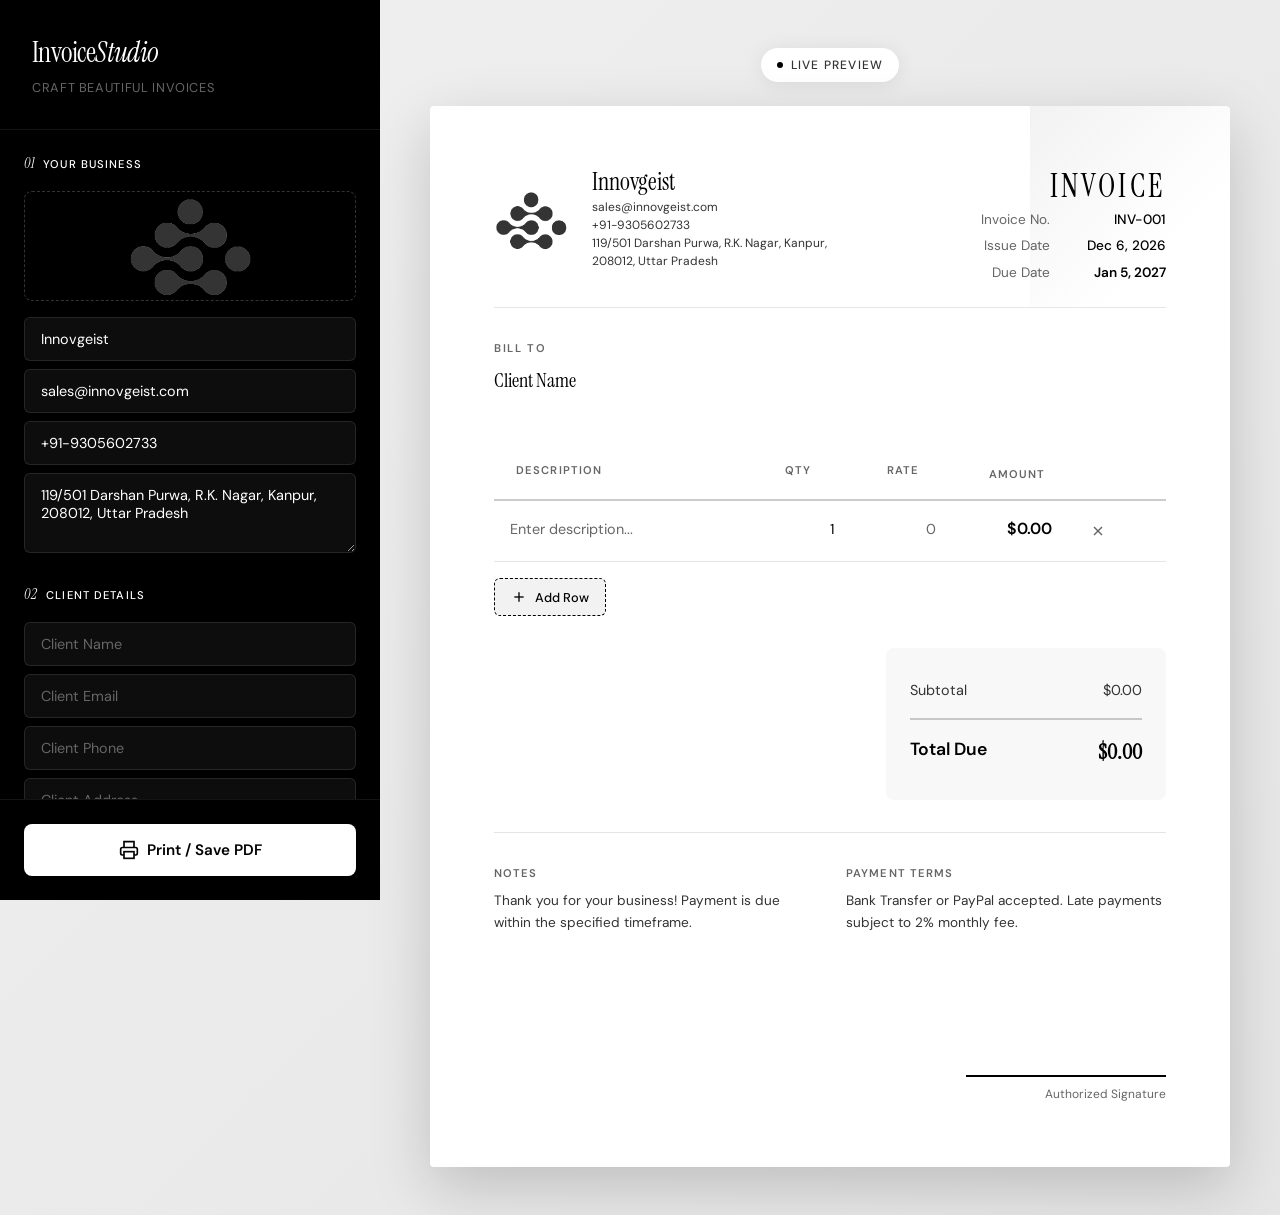
==== index.html @ 90161093 "v1" ====
<!DOCTYPE html>
<html lang="en">
<head>
    <meta charset="UTF-8">
    <meta name="viewport" content="width=device-width, initial-scale=1.0">
    <title>Invoice Studio — Professional Invoice Generator</title>
    <link rel="preconnect" href="https://fonts.googleapis.com">
    <link rel="preconnect" href="https://fonts.gstatic.com" crossorigin>
    <link href="https://fonts.googleapis.com/css2?family=Instrument+Serif:ital@0;1&family=DM+Sans:ital,opsz,wght@0,9..40,300;0,9..40,400;0,9..40,500;0,9..40,600;1,9..40,400&display=swap" rel="stylesheet">
    <link rel="stylesheet" href="styles.css">
</head>
<body>
    <div class="app-container">
        <!-- Sidebar Controls -->
        <aside class="sidebar">
            <div class="sidebar-header">
                <h1 class="logo">Invoice<span>Studio</span></h1>
                <p class="tagline">Craft beautiful invoices</p>
            </div>

            <div class="sidebar-content">
                <!-- Company Section -->
                <section class="control-section">
                    <h3 class="section-title">
                        <span class="section-number">01</span>
                        Your Business
                    </h3>

                    <div class="logo-upload-area" id="logoUpload">
                        <div class="upload-placeholder" id="uploadPlaceholder">
                            <svg width="32" height="32" viewBox="0 0 24 24" fill="none" stroke="currentColor" stroke-width="1.5">
                                <rect x="3" y="3" width="18" height="18" rx="2"/>
                                <circle cx="8.5" cy="8.5" r="1.5"/>
                                <path d="M21 15l-5-5L5 21"/>
                            </svg>
                            <span>Upload Logo</span>
                        </div>
                        <img id="logoPreview" class="logo-preview" style="display: none;">
                        <input type="file" id="logoInput" accept="image/*" hidden>
                    </div>

                    <div class="input-group">
                        <input type="text" id="companyName" placeholder="Company Name" value="Innovgeist">
                        <input type="text" id="companyEmail" placeholder="Email Address" value="sales@innovgeist.com">
                        <input type="text" id="companyPhone" placeholder="Phone Number" value="+91-9305602733">
                        <textarea id="companyAddress" placeholder="Business Address" rows="3">119/501 Darshan Purwa, R.K. Nagar, Kanpur, 208012, Uttar Pradesh</textarea>
                    </div>
                </section>

                <!-- Client Section -->
                <section class="control-section">
                    <h3 class="section-title">
                        <span class="section-number">02</span>
                        Client Details
                    </h3>

                    <div class="input-group">
                        <input type="text" id="clientName" placeholder="Client Name">
                        <input type="text" id="clientEmail" placeholder="Client Email">
                        <input type="text" id="clientPhone" placeholder="Client Phone">
                        <textarea id="clientAddress" placeholder="Client Address" rows="2"></textarea>
                    </div>
                </section>

                <!-- Invoice Details -->
                <section class="control-section">
                    <h3 class="section-title">
                        <span class="section-number">03</span>
                        Invoice Info
                    </h3>

                    <div class="input-group">
                        <div class="input-row">
                            <div class="input-with-label">
                                <label>Invoice #</label>
                                <input type="text" id="invoiceNumber" value="INV-001">
                            </div>
                            <div class="input-with-label">
                                <label>Currency</label>
                                <select id="currency">
                                    <option value="$">USD ($)</option>
                                    <option value="€">EUR (€)</option>
                                    <option value="£">GBP (£)</option>
                                    <option value="₹">INR (₹)</option>
                                    <option value="¥">JPY (¥)</option>
                                    <option value="C$">CAD (C$)</option>
                                    <option value="A$">AUD (A$)</option>
                                    <option value="Fr">CHF (Fr)</option>
                                    <option value="¥">CNY (¥)</option>
                                </select>
                            </div>
                        </div>
                        <div class="input-row">
                            <div class="input-with-label">
                                <label>Issue Date</label>
                                <input type="date" id="invoiceDate">
                            </div>
                            <div class="input-with-label">
                                <label>Due Date</label>
                                <input type="date" id="dueDate">
                            </div>
                        </div>
                    </div>
                </section>

                <!-- Tax Settings -->
                <section class="control-section">
                    <h3 class="section-title">
                        <span class="section-number">04</span>
                        Tax & Discount
                    </h3>

                    <div class="input-group">
                        <div class="input-row">
                            <div class="input-with-label">
                                <label>Tax Rate (%)</label>
                                <input type="number" id="taxRate" value="0" min="0" max="100" step="0.5">
                            </div>
                            <div class="input-with-label">
                                <label>Discount (%)</label>
                                <input type="number" id="discountRate" value="0" min="0" max="100" step="0.5">
                            </div>
                        </div>
                    </div>
                </section>

                <!-- Currency Converter -->
                <section class="control-section">
                    <h3 class="section-title">
                        <span class="section-number">05</span>
                        Currency Converter
                    </h3>

                    <div class="input-group">
                        <div class="input-row">
                            <div class="input-with-label">
                                <label>Amount</label>
                                <input type="number" id="convertAmount" placeholder="100" min="0" step="0.01">
                            </div>
                            <div class="input-with-label">
                                <label>From</label>
                                <select id="convertFrom">
                                    <option value="USD">USD</option>
                                    <option value="EUR">EUR</option>
                                    <option value="GBP">GBP</option>
                                    <option value="INR">INR</option>
                                    <option value="JPY">JPY</option>
                                    <option value="CAD">CAD</option>
                                    <option value="AUD">AUD</option>
                                    <option value="CHF">CHF</option>
                                    <option value="CNY">CNY</option>
                                </select>
                            </div>
                        </div>
                        <div class="input-row">
                            <div class="input-with-label">
                                <label>To</label>
                                <select id="convertTo">
                                    <option value="EUR">EUR</option>
                                    <option value="USD">USD</option>
                                    <option value="GBP">GBP</option>
                                    <option value="INR">INR</option>
                                    <option value="JPY">JPY</option>
                                    <option value="CAD">CAD</option>
                                    <option value="AUD">AUD</option>
                                    <option value="CHF">CHF</option>
                                    <option value="CNY">CNY</option>
                                </select>
                            </div>
                            <div class="input-with-label">
                                <label>&nbsp;</label>
                                <button class="btn-convert" id="convertBtn">Convert</button>
                            </div>
                        </div>
                        <div class="convert-result" id="convertResult"></div>
                    </div>
                </section>

                <!-- Notes -->
                <section class="control-section">
                    <h3 class="section-title">
                        <span class="section-number">06</span>
                        Notes & Terms
                    </h3>

                    <div class="input-group">
                        <textarea id="notes" placeholder="Additional notes for your client..." rows="3">Thank you for your business! Payment is due within the specified timeframe.</textarea>
                        <textarea id="terms" placeholder="Payment terms..." rows="2">Bank Transfer or PayPal accepted. Late payments subject to 2% monthly fee.</textarea>
                    </div>
                </section>

                <!-- Signature -->
                <section class="control-section">
                    <h3 class="section-title">
                        <span class="section-number">07</span>
                        Signature
                    </h3>

                    <div class="signature-upload-area" id="signatureUpload">
                        <div class="upload-placeholder" id="signatureUploadPlaceholder">
                            <svg width="32" height="32" viewBox="0 0 24 24" fill="none" stroke="currentColor" stroke-width="1.5">
                                <path d="M17 3a2.85 2.83 0 1 1 4 4L7.5 20.5 2 22l1.5-5.5L17 3z"/>
                            </svg>
                            <span>Upload Signature</span>
                        </div>
                        <img id="signaturePreview" class="signature-preview" src="" alt="Signature Preview" style="display: none;">
                        <input type="file" id="signatureInput" accept="image/*" hidden>
                    </div>
                    <button class="btn-clear-signature" id="clearSignatureBtn" style="display: none;">Clear Signature</button>
                </section>
            </div>

            <div class="sidebar-footer">
                <button class="btn-download" id="printBtn">
                    <svg width="20" height="20" viewBox="0 0 24 24" fill="none" stroke="currentColor" stroke-width="2">
                        <polyline points="6 9 6 2 18 2 18 9"/>
                        <path d="M6 18H4a2 2 0 0 1-2-2v-5a2 2 0 0 1 2-2h16a2 2 0 0 1 2 2v5a2 2 0 0 1-2 2h-2"/>
                        <rect x="6" y="14" width="12" height="8"/>
                    </svg>
                    Print / Save PDF
                </button>
            </div>
        </aside>

        <!-- Invoice Preview -->
        <main class="preview-area">
            <div class="preview-header">
                <span class="preview-badge">Live Preview</span>
            </div>

            <div class="invoice-wrapper">
                <div class="invoice" id="invoice">
                    <!-- Invoice Header -->
                    <header class="invoice-header">
                        <div class="invoice-brand">
                            <div class="brand-logo" id="invoiceLogo">
                                <img src="logo.png" alt="Company Logo" class="logo-image-invoice" id="invoiceLogoImg">
                            </div>
                            <div class="brand-info">
                                <h2 class="brand-name" id="displayCompanyName">Innovgeist</h2>
                                <p class="brand-contact" id="displayCompanyEmail">sales@innovgeist.com</p>
                                <p class="brand-contact" id="displayCompanyPhone">+91-9305602733</p>
                                <p class="brand-address" id="displayCompanyAddress">119/501 Darshan Purwa, R.K. Nagar, Kanpur, 208012, Uttar Pradesh</p>
                            </div>
                        </div>
                        <div class="invoice-meta">
                            <div class="invoice-title">INVOICE</div>
                            <div class="meta-details">
                                <div class="meta-row">
                                    <span class="meta-label">Invoice No.</span>
                                    <span class="meta-value" id="displayInvoiceNumber">INV-001</span>
                                </div>
                                <div class="meta-row">
                                    <span class="meta-label">Issue Date</span>
                                    <span class="meta-value" id="displayInvoiceDate">—</span>
                                </div>
                                <div class="meta-row highlight">
                                    <span class="meta-label">Due Date</span>
                                    <span class="meta-value" id="displayDueDate">—</span>
                                </div>
                            </div>
                        </div>
                    </header>

                    <!-- Bill To Section -->
                    <section class="bill-to">
                        <div class="bill-to-label">BILL TO</div>
                        <div class="client-info">
                            <h3 class="client-name" id="displayClientName">Client Name</h3>
                            <p class="client-contact" id="displayClientEmail"></p>
                            <p class="client-contact" id="displayClientPhone"></p>
                            <p class="client-address" id="displayClientAddress"></p>
                        </div>
                    </section>

                    <!-- Services Table -->
                    <section class="services-section">
                        <table class="services-table" id="servicesTable">
                            <thead id="tableHead">
                                <tr id="headerRow">
                                    <!-- Dynamic headers will be inserted here -->
                                </tr>
                            </thead>
                            <tbody id="servicesBody">
                                <!-- Service rows will be inserted here -->
                            </tbody>
                        </table>

                        <button class="btn-add-service no-print" id="addServiceBtn">
                            <svg width="16" height="16" viewBox="0 0 24 24" fill="none" stroke="currentColor" stroke-width="2">
                                <line x1="12" y1="5" x2="12" y2="19"/>
                                <line x1="5" y1="12" x2="19" y2="12"/>
                            </svg>
                            Add Row
                        </button>
                    </section>

                    <!-- Totals Section -->
                    <section class="totals-section">
                        <div class="totals-box">
                            <div class="total-row">
                                <span>Subtotal</span>
                                <span id="subtotal">$0.00</span>
                            </div>
                            <div class="total-row" id="discountRow" style="display: none;">
                                <span>Discount (<span id="discountPercent">0</span>%)</span>
                                <span id="discountAmount">-$0.00</span>
                            </div>
                            <div class="total-row" id="taxRow" style="display: none;">
                                <span>Tax (<span id="taxPercent">0</span>%)</span>
                                <span id="taxAmount">$0.00</span>
                            </div>
                            <div class="total-row grand-total">
                                <span>Total Due</span>
                                <span id="grandTotal">$0.00</span>
                            </div>
                        </div>
                    </section>

                    <!-- Notes & Terms -->
                    <footer class="invoice-footer">
                        <div class="footer-section" id="notesSection">
                            <h4>Notes</h4>
                            <p id="displayNotes">Thank you for your business! Payment is due within the specified timeframe.</p>
                        </div>
                        <div class="footer-section" id="termsSection">
                            <h4>Payment Terms</h4>
                            <p id="displayTerms">Bank Transfer or PayPal accepted. Late payments subject to 2% monthly fee.</p>
                        </div>
                        <div class="footer-signature">
                            <div class="signature-image-container" id="signatureImageContainer">
                                <img id="displaySignature" class="signature-image" src="" alt="Signature" style="display: none;">
                            </div>
                            <div class="signature-line"></div>
                            <span>Authorized Signature</span>
                        </div>
                    </footer>

                    <!-- Decorative Elements -->
                    <div class="invoice-decoration"></div>
                </div>
            </div>
        </main>
    </div>

    <script src="script.js"></script>
</body>
</html>
---- styles.css ----
/* ============================================
   Invoice Studio - Professional Invoice Generator
   Aesthetic: Editorial Luxury meets Swiss Design
   ============================================ */

:root {
    /* Color System - Black & White Theme */
    --ink: #000000;
    --ink-soft: #333333;
    --ink-muted: #666666;
    --paper: #ffffff;
    --paper-warm: #f8f8f8;
    --cream: #ffffff;
    --accent: #000000;
    --accent-light: #333333;
    --accent-subtle: rgba(0, 0, 0, 0.05);
    --coral: #000000;
    --gold: #000000;
    --border: rgba(0, 0, 0, 0.1);
    --border-strong: rgba(0, 0, 0, 0.2);
    --shadow-soft: 0 2px 20px rgba(0, 0, 0, 0.08);
    --shadow-medium: 0 8px 40px rgba(0, 0, 0, 0.12);
    --shadow-strong: 0 20px 60px rgba(0, 0, 0, 0.18);

    /* Typography */
    --font-display: 'Instrument Serif', Georgia, serif;
    --font-body: 'DM Sans', -apple-system, sans-serif;

    /* Spacing */
    --space-xs: 0.25rem;
    --space-sm: 0.5rem;
    --space-md: 1rem;
    --space-lg: 1.5rem;
    --space-xl: 2rem;
    --space-2xl: 3rem;
    --space-3xl: 4rem;

    /* Transitions */
    --ease-out: cubic-bezier(0.22, 1, 0.36, 1);
    --ease-in-out: cubic-bezier(0.65, 0, 0.35, 1);
}

/* ============================================
   Reset & Base
   ============================================ */

*, *::before, *::after {
    box-sizing: border-box;
    margin: 0;
    padding: 0;
}

html {
    font-size: 16px;
    -webkit-font-smoothing: antialiased;
    -moz-osx-font-smoothing: grayscale;
}

body {
    font-family: var(--font-body);
    background: linear-gradient(135deg, #f0f0f0 0%, #e5e5e5 100%);
    color: var(--ink);
    min-height: 100vh;
    line-height: 1.5;
}

input, textarea, select, button {
    font-family: inherit;
    font-size: inherit;
}

/* ============================================
   App Layout
   ============================================ */

.app-container {
    display: grid;
    grid-template-columns: 380px 1fr;
    min-height: 100vh;
}

/* ============================================
   Sidebar
   ============================================ */

.sidebar {
    background: var(--ink);
    color: var(--paper);
    display: flex;
    flex-direction: column;
    position: sticky;
    top: 0;
    height: 100vh;
    overflow: hidden;
}

.sidebar-header {
    padding: var(--space-xl);
    border-bottom: 1px solid rgba(255, 255, 255, 0.08);
}

.logo {
    font-family: var(--font-display);
    font-size: 1.75rem;
    font-weight: 400;
    letter-spacing: -0.02em;
    margin-bottom: var(--space-xs);
}

.logo span {
    font-style: italic;
    color: #ffffff;
}

.tagline {
    font-size: 0.8rem;
    color: var(--ink-muted);
    letter-spacing: 0.05em;
    text-transform: uppercase;
}

.sidebar-content {
    flex: 1;
    overflow-y: auto;
    padding: var(--space-lg);
    scrollbar-width: thin;
    scrollbar-color: rgba(255,255,255,0.2) transparent;
}

.sidebar-content::-webkit-scrollbar {
    width: 6px;
}

.sidebar-content::-webkit-scrollbar-track {
    background: transparent;
}

.sidebar-content::-webkit-scrollbar-thumb {
    background: rgba(255,255,255,0.2);
    border-radius: 3px;
}

/* Control Sections */
.control-section {
    margin-bottom: var(--space-xl);
}

.section-title {
    font-size: 0.7rem;
    font-weight: 500;
    text-transform: uppercase;
    letter-spacing: 0.1em;
    color: var(--paper);
    margin-bottom: var(--space-md);
    display: flex;
    align-items: center;
    gap: var(--space-sm);
}

.section-number {
    font-family: var(--font-display);
    font-size: 0.85rem;
    font-style: italic;
    color: #ffffff;
    font-weight: 400;
}

/* Logo Upload */
.logo-upload-area {
    width: 100%;
    aspect-ratio: 3 / 1;
    border: 1px dashed rgba(255, 255, 255, 0.2);
    border-radius: 8px;
    display: flex;
    align-items: center;
    justify-content: center;
    cursor: pointer;
    transition: all 0.3s var(--ease-out);
    margin-bottom: var(--space-md);
    overflow: hidden;
    position: relative;
}

.logo-upload-area:hover {
    border-color: #ffffff;
    background: rgba(255, 255, 255, 0.05);
}

.upload-placeholder {
    display: flex;
    flex-direction: column;
    align-items: center;
    gap: var(--space-sm);
    color: var(--ink-muted);
    font-size: 0.8rem;
}

.upload-placeholder svg {
    opacity: 0.5;
}

.logo-preview {
    max-width: 100%;
    max-height: 100%;
    object-fit: contain;
}

/* Signature Upload */
.signature-upload-area {
    width: 100%;
    aspect-ratio: 3 / 1;
    border: 1px dashed rgba(255, 255, 255, 0.2);
    border-radius: 8px;
    display: flex;
    align-items: center;
    justify-content: center;
    cursor: pointer;
    transition: all 0.3s var(--ease-out);
    margin-bottom: var(--space-sm);
    overflow: hidden;
    position: relative;
}

.signature-upload-area:hover {
    border-color: #ffffff;
    background: rgba(255, 255, 255, 0.05);
}

.signature-preview {
    position: absolute;
    top: 0;
    left: 0;
    width: 100%;
    height: 100%;
    object-fit: contain;
    padding: 8px;
}

.btn-clear-signature {
    width: 100%;
    padding: 0.5rem;
    background: transparent;
    border: 1px solid rgba(255, 255, 255, 0.2);
    border-radius: 6px;
    color: var(--ink-muted);
    font-size: 0.8rem;
    cursor: pointer;
    transition: all 0.2s var(--ease-out);
}

.btn-clear-signature:hover {
    border-color: #ff6b6b;
    color: #ff6b6b;
}

/* Input Groups */
.input-group {
    display: flex;
    flex-direction: column;
    gap: var(--space-sm);
}

.input-row {
    display: grid;
    grid-template-columns: 1fr 1fr;
    gap: var(--space-sm);
}

.input-with-label {
    display: flex;
    flex-direction: column;
    gap: 4px;
}

.input-with-label label {
    font-size: 0.7rem;
    color: var(--ink-muted);
    text-transform: uppercase;
    letter-spacing: 0.05em;
}

input, textarea, select {
    width: 100%;
    padding: 0.75rem 1rem;
    background: rgba(255, 255, 255, 0.05);
    border: 1px solid rgba(255, 255, 255, 0.1);
    border-radius: 6px;
    color: var(--paper);
    font-size: 0.9rem;
    transition: all 0.2s var(--ease-out);
}

input::placeholder, textarea::placeholder {
    color: var(--ink-muted);
}

input:focus, textarea:focus, select:focus {
    outline: none;
    border-color: #ffffff;
    background: rgba(255, 255, 255, 0.08);
}

select {
    cursor: pointer;
    appearance: none;
    background-image: url("data:image/svg+xml,%3Csvg xmlns='http://www.w3.org/2000/svg' width='12' height='12' viewBox='0 0 24 24' fill='none' stroke='%238a8a8a' stroke-width='2'%3E%3Cpolyline points='6,9 12,15 18,9'/%3E%3C/svg%3E");
    background-repeat: no-repeat;
    background-position: right 12px center;
    padding-right: 36px;
}

select option {
    background: var(--ink);
    color: var(--paper);
}

textarea {
    resize: vertical;
    min-height: 60px;
}

/* Currency Converter */
.btn-convert {
    width: 100%;
    padding: 0.75rem 1rem;
    background: transparent;
    border: 1px solid rgba(255, 255, 255, 0.3);
    border-radius: 6px;
    color: var(--paper);
    font-size: 0.9rem;
    font-weight: 500;
    cursor: pointer;
    transition: all 0.2s var(--ease-out);
}

.btn-convert:hover {
    background: rgba(255, 255, 255, 0.1);
    border-color: #ffffff;
}

.convert-result {
    padding: 0.75rem 1rem;
    background: rgba(255, 255, 255, 0.05);
    border-radius: 6px;
    font-size: 0.9rem;
    color: var(--paper);
    min-height: 42px;
    display: flex;
    align-items: center;
    justify-content: center;
}

.convert-result.loading {
    color: var(--ink-muted);
}

.convert-result.error {
    color: #ff6b6b;
}

.convert-result .converted-value {
    font-weight: 600;
    font-size: 1.1rem;
}

/* Sidebar Footer */
.sidebar-footer {
    padding: var(--space-lg);
    border-top: 1px solid rgba(255, 255, 255, 0.08);
}

.btn-download {
    width: 100%;
    padding: 1rem;
    background: #ffffff;
    border: none;
    border-radius: 8px;
    color: #000000;
    font-weight: 600;
    font-size: 0.95rem;
    cursor: pointer;
    display: flex;
    align-items: center;
    justify-content: center;
    gap: var(--space-sm);
    transition: all 0.3s var(--ease-out);
    position: relative;
    overflow: hidden;
}

.btn-download::before {
    content: '';
    position: absolute;
    inset: 0;
    background: linear-gradient(135deg, transparent 0%, rgba(255,255,255,0.2) 100%);
    opacity: 0;
    transition: opacity 0.3s;
}

.btn-download:hover {
    transform: translateY(-2px);
    box-shadow: 0 8px 24px rgba(0, 0, 0, 0.2);
}

.btn-download:hover::before {
    opacity: 1;
}

.btn-download:active {
    transform: translateY(0);
}

/* ============================================
   Preview Area
   ============================================ */

.preview-area {
    padding: var(--space-2xl);
    display: flex;
    flex-direction: column;
    align-items: center;
    min-height: 100vh;
}

.preview-header {
    margin-bottom: var(--space-lg);
}

.preview-badge {
    display: inline-flex;
    align-items: center;
    gap: var(--space-sm);
    padding: 0.5rem 1rem;
    background: var(--paper);
    border-radius: 100px;
    font-size: 0.75rem;
    font-weight: 500;
    text-transform: uppercase;
    letter-spacing: 0.1em;
    color: var(--ink-soft);
    box-shadow: var(--shadow-soft);
}

.preview-badge::before {
    content: '';
    width: 6px;
    height: 6px;
    background: var(--accent);
    border-radius: 50%;
    animation: pulse 2s infinite;
}

@keyframes pulse {
    0%, 100% { opacity: 1; transform: scale(1); }
    50% { opacity: 0.5; transform: scale(1.2); }
}

.invoice-wrapper {
    width: 100%;
    max-width: 800px;
    margin: 0 auto;
    animation: slideUp 0.6s var(--ease-out);
}

@keyframes slideUp {
    from {
        opacity: 0;
        transform: translateY(20px);
    }
    to {
        opacity: 1;
        transform: translateY(0);
    }
}

/* ============================================
   Invoice Design
   ============================================ */

.invoice {
    background: var(--cream);
    border-radius: 4px;
    box-shadow: var(--shadow-strong);
    padding: var(--space-3xl);
    position: relative;
    overflow: visible;
}

.invoice-decoration {
    position: absolute;
    top: 0;
    right: 0;
    width: 200px;
    height: 200px;
    background: linear-gradient(135deg, var(--accent-subtle) 0%, transparent 70%);
    pointer-events: none;
}

/* Invoice Header */
.invoice-header {
    display: flex;
    justify-content: space-between;
    align-items: flex-start;
    padding-bottom: var(--space-lg);
    border-bottom: 1px solid var(--border);
    margin-bottom: var(--space-xl);
}

.invoice-brand {
    display: flex;
    align-items: center;
    gap: var(--space-lg);
}

.brand-logo {
    flex-shrink: 0;
    display: flex;
    align-items: center;
}

.logo-placeholder-invoice {
    width: 64px;
    height: 64px;
    background: var(--accent);
    border-radius: 12px;
    display: flex;
    align-items: center;
    justify-content: center;
    color: var(--paper);
    font-family: var(--font-display);
    font-size: 1.25rem;
    font-style: italic;
}

.logo-image-invoice {
    max-width: 80px;
    max-height: 64px;
    object-fit: contain;
    border-radius: 4px;
}

.brand-info {
    display: flex;
    flex-direction: column;
    justify-content: center;
    max-width: 280px;
}

.brand-name {
    font-family: var(--font-display);
    font-size: 1.5rem;
    font-weight: 500;
    margin-bottom: 4px;
    color: var(--ink);
    line-height: 1;
}

.brand-contact, .brand-address {
    font-size: 0.75rem;
    color: var(--ink-soft);
    line-height: 1.5;
}

.invoice-meta {
    text-align: right;
    display: flex;
    flex-direction: column;
    align-items: flex-end;
}

.invoice-title {
    font-family: var(--font-display);
    font-size: 2rem;
    font-weight: 400;
    letter-spacing: 0.1em;
    color: var(--accent);
    margin-bottom: var(--space-sm);
    line-height: 1;
}

.meta-details {
    display: flex;
    flex-direction: column;
    gap: 6px;
}

.meta-row {
    display: flex;
    justify-content: flex-end;
    gap: var(--space-md);
    font-size: 0.85rem;
}

.meta-label {
    color: var(--ink-muted);
}

.meta-value {
    font-weight: 500;
    color: var(--ink);
    min-width: 100px;
}

.meta-row.highlight .meta-value {
    color: var(--coral);
    font-weight: 600;
}

/* Bill To Section */
.bill-to {
    margin-bottom: var(--space-xl);
}

.bill-to-label {
    font-size: 0.7rem;
    font-weight: 600;
    letter-spacing: 0.15em;
    color: var(--ink-muted);
    margin-bottom: var(--space-sm);
}

.client-info {
    max-width: 350px;
}

.client-name {
    font-family: var(--font-display);
    font-size: 1.25rem;
    font-weight: 400;
    color: var(--ink);
    margin-bottom: 4px;
}

.client-contact, .client-address {
    font-size: 0.85rem;
    color: var(--ink-soft);
    line-height: 1.6;
}

/* Services Table */
.services-section {
    margin-bottom: var(--space-xl);
}

.services-table {
    width: 100%;
    border-collapse: collapse;
    margin-bottom: var(--space-md);
}

.services-table th {
    font-size: 0.7rem;
    font-weight: 600;
    text-transform: uppercase;
    letter-spacing: 0.1em;
    color: var(--ink-muted);
    text-align: left;
    padding: var(--space-md) var(--space-md);
    border-bottom: 2px solid var(--border-strong);
    position: relative;
    vertical-align: bottom;
}

.services-table th .header-content {
    display: flex;
    align-items: flex-end;
    gap: 4px;
    min-height: 40px;
}

.services-table th textarea.header-input {
    background: transparent;
    border: none;
    font-size: 0.7rem;
    font-weight: 600;
    text-transform: uppercase;
    letter-spacing: 0.1em;
    color: var(--ink-muted);
    padding: 4px 6px;
    width: 100%;
    min-width: 50px;
    min-height: 20px;
    max-height: 80px;
    resize: none;
    overflow: hidden;
    word-wrap: break-word;
    white-space: pre-wrap;
    line-height: 1.4;
    font-family: inherit;
}

.services-table th textarea.header-input:focus {
    outline: none;
    background: var(--accent-subtle);
    border-radius: 3px;
    color: var(--ink);
}

.services-table th .header-text {
    font-size: 0.7rem;
    font-weight: 600;
    text-transform: uppercase;
    letter-spacing: 0.1em;
    color: var(--ink-muted);
    padding: 4px 6px;
}

.services-table th input.header-input.text-right {
    text-align: right;
}

.btn-delete-column {
    width: 16px;
    height: 16px;
    border: none;
    background: transparent;
    color: var(--ink-muted);
    cursor: pointer;
    padding: 0;
    display: flex;
    align-items: center;
    justify-content: center;
    opacity: 0;
    transition: all 0.2s;
    flex-shrink: 0;
}

.services-table th:hover .btn-delete-column {
    opacity: 1;
}

.btn-delete-column:hover {
    color: #ff4444;
}

.services-table th.col-qty,
.services-table th.col-rate,
.services-table th.col-amount,
.services-table th.text-right {
    text-align: right;
}

.services-table th.text-right .header-content {
    justify-content: flex-end;
}

.services-table td {
    padding: var(--space-md);
    border-bottom: 1px solid var(--border);
    vertical-align: top;
}

.services-table td.text-right,
.services-table td input.text-right {
    text-align: right;
}

.services-table .col-amount {
    text-align: right;
    font-weight: 600;
}

.services-table .col-action {
    width: 50px;
    text-align: center;
}

/* Editable cells */
.services-table td input {
    background: transparent;
    border: none;
    padding: 0;
    color: var(--ink);
    font-size: 0.9rem;
    width: 100%;
}

.services-table td input:focus {
    outline: none;
    background: var(--accent-subtle);
    border-radius: 4px;
    padding: 4px 8px;
    margin: -4px -8px;
}

.services-table td input.text-right {
    text-align: right;
}

.service-description {
    font-weight: 500;
    color: var(--ink);
}

.btn-remove-service {
    width: 28px;
    height: 28px;
    border: none;
    background: transparent;
    color: var(--ink-muted);
    cursor: pointer;
    border-radius: 4px;
    display: flex;
    align-items: center;
    justify-content: center;
    transition: all 0.2s;
}

.btn-remove-service:hover {
    background: rgba(232, 93, 76, 0.1);
    color: var(--coral);
}

.btn-add-service {
    display: inline-flex;
    align-items: center;
    gap: var(--space-sm);
    padding: 0.6rem 1rem;
    background: var(--accent-subtle);
    border: 1px dashed var(--accent);
    border-radius: 6px;
    color: var(--accent);
    font-size: 0.8rem;
    font-weight: 500;
    cursor: pointer;
    transition: all 0.2s var(--ease-out);
}

.btn-add-service:hover {
    background: var(--accent);
    color: var(--paper);
    border-style: solid;
}

/* Totals Section */
.totals-section {
    display: flex;
    justify-content: flex-end;
    margin-bottom: var(--space-xl);
}

.totals-box {
    width: 280px;
    background: var(--paper-warm);
    border-radius: 8px;
    padding: var(--space-lg);
}

.total-row {
    display: flex;
    justify-content: space-between;
    padding: var(--space-sm) 0;
    font-size: 0.9rem;
    color: var(--ink-soft);
}

.total-row.grand-total {
    border-top: 2px solid var(--border-strong);
    margin-top: var(--space-sm);
    padding-top: var(--space-md);
    font-size: 1.1rem;
    font-weight: 600;
    color: var(--ink);
}

.total-row.grand-total span:last-child {
    font-family: var(--font-display);
    font-size: 1.35rem;
    color: var(--accent);
}

/* Invoice Footer */
.invoice-footer {
    display: grid;
    grid-template-columns: 1fr 1fr;
    gap: var(--space-xl);
    padding-top: var(--space-xl);
    border-top: 1px solid var(--border);
}

.footer-section h4 {
    font-size: 0.7rem;
    font-weight: 600;
    text-transform: uppercase;
    letter-spacing: 0.1em;
    color: var(--ink-muted);
    margin-bottom: var(--space-sm);
}

.footer-section p {
    font-size: 0.85rem;
    color: var(--ink-soft);
    line-height: 1.6;
}

.footer-signature {
    grid-column: 1 / -1;
    display: flex;
    flex-direction: column;
    align-items: flex-end;
    gap: 4px;
    margin-top: var(--space-xl);
    padding-top: var(--space-lg);
}

.signature-image-container {
    min-height: 50px;
    display: flex;
    align-items: flex-end;
    justify-content: flex-end;
    width: 200px;
}

.signature-image {
    max-width: 200px;
    max-height: 70px;
    object-fit: contain;
    width: auto;
    height: auto;
}

.signature-line {
    width: 200px;
    height: 2px;
    background: var(--ink);
}

.footer-signature span {
    font-size: 0.75rem;
    color: var(--ink-muted);
    margin-top: 4px;
}

/* ============================================
   Print Styles
   ============================================ */

@media print {
    body {
        background: white !important;
    }

    body * {
        visibility: hidden;
    }

    .invoice,
    .invoice * {
        visibility: visible;
    }

    .invoice {
        position: absolute;
        left: 0;
        top: 0;
        width: 100% !important;
        max-width: 100% !important;
        margin: 0 !important;
        padding: 15mm !important;
        box-shadow: none !important;
        transform: none !important;
        border-radius: 0 !important;
    }

    .no-print {
        display: none !important;
    }

    .footer-signature {
        display: flex !important;
    }

    .signature-line {
        background: #000 !important;
        height: 2px !important;
        -webkit-print-color-adjust: exact;
        print-color-adjust: exact;
    }

    .signature-image {
        display: block !important;
        max-width: 200px !important;
        max-height: 70px !important;
    }

    .sidebar,
    .preview-header,
    .preview-badge {
        display: none !important;
    }

    .preview-area {
        padding: 0 !important;
    }

    .invoice-wrapper {
        max-width: 100% !important;
        width: 100% !important;
    }
}

/* ============================================
   Responsive Design
   ============================================ */

@media (max-width: 1024px) {
    .app-container {
        grid-template-columns: 1fr;
    }

    .sidebar {
        position: relative;
        height: auto;
        max-height: none;
    }

    .sidebar-content {
        max-height: 50vh;
    }

    .preview-area {
        padding: var(--space-lg);
    }

    .invoice {
        padding: var(--space-xl);
    }
}

@media (max-width: 640px) {
    .invoice-header {
        flex-direction: column;
        gap: var(--space-xl);
    }

    .invoice-meta {
        text-align: left;
    }

    .meta-row {
        justify-content: flex-start;
    }

    .invoice-title {
        font-size: 2rem;
    }

    .services-table {
        font-size: 0.85rem;
    }

    .services-table th,
    .services-table td {
        padding: var(--space-sm);
    }

    .totals-box {
        width: 100%;
    }

    .invoice-footer {
        grid-template-columns: 1fr;
    }

    .input-row {
        grid-template-columns: 1fr;
    }
}

/* ============================================
   Loading States & Animations
   ============================================ */



/* Focus styles */
*:focus-visible {
    outline: 2px solid #000000;
    outline-offset: 2px;
}

/* Selection styles */
::selection {
    background: var(--accent);
    color: var(--paper);
}
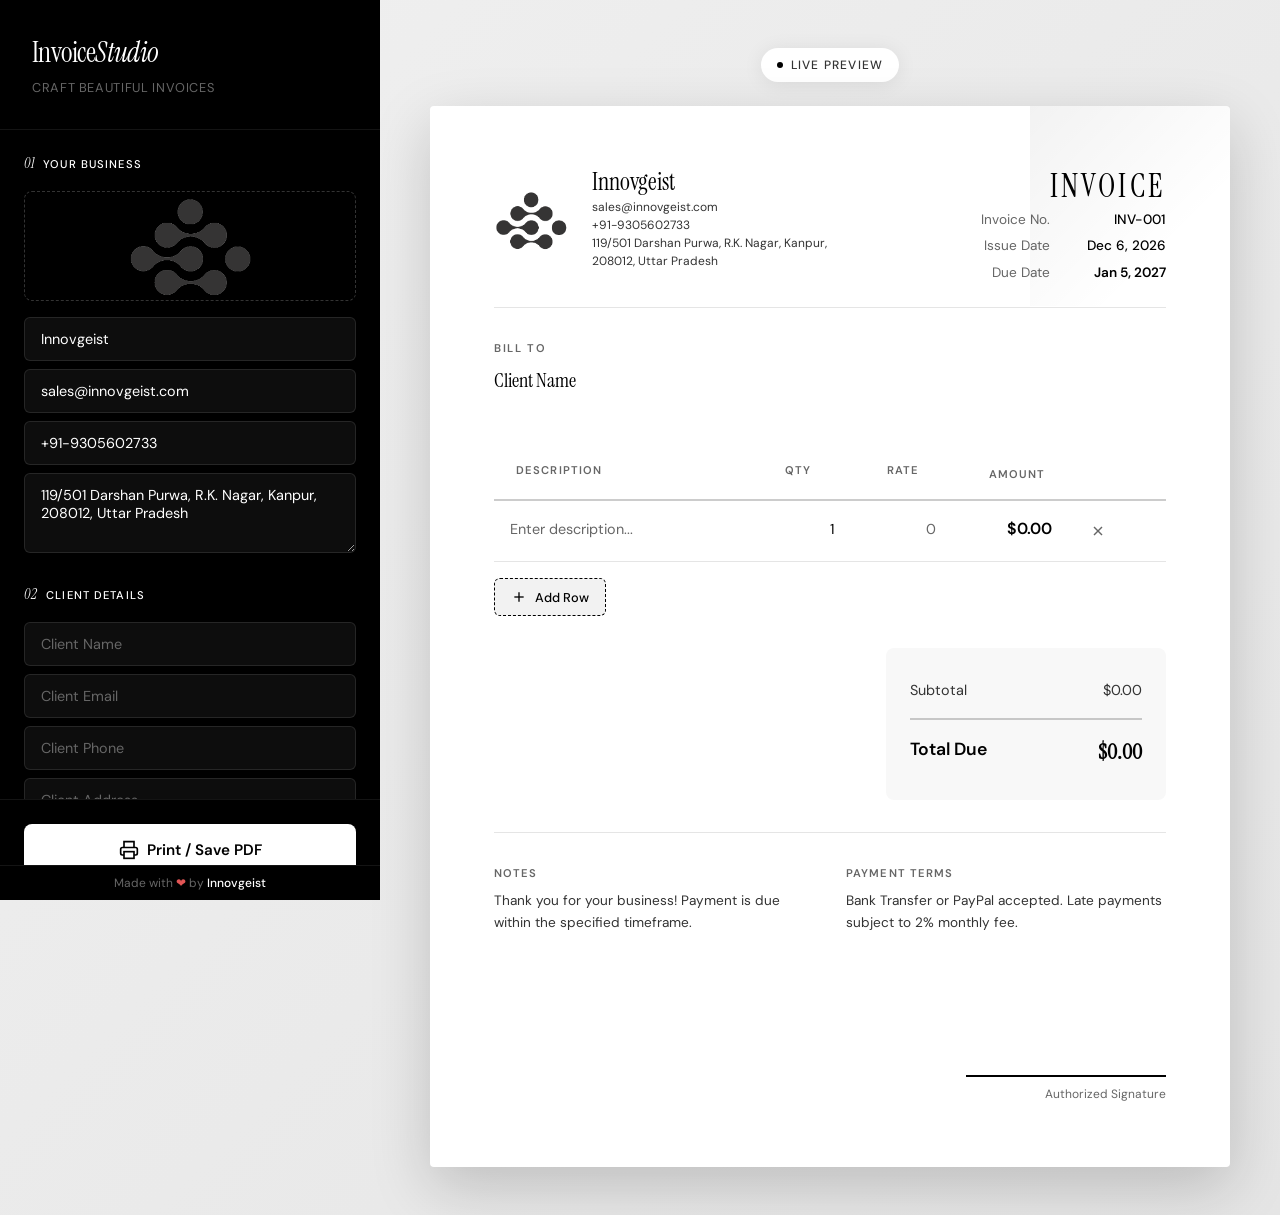
==== commit 1ad4cdca: "fixed favicon" ====
--- a/index.html
+++ b/index.html
@@ -3,10 +3,45 @@
 <head>
     <meta charset="UTF-8">
     <meta name="viewport" content="width=device-width, initial-scale=1.0">
-    <title>Invoice Studio — Professional Invoice Generator</title>
+    <title>Invoice Studio — Professional Invoice Generator | Innovgeist</title>
+
+    <!-- SEO Meta Tags -->
+    <meta name="description" content="Create professional invoices instantly with Invoice Studio. Free online invoice generator with customizable templates, multi-currency support, tax calculations, and PDF export.">
+    <meta name="keywords" content="invoice generator, free invoice maker, online invoice, billing software, invoice template, PDF invoice, Innovgeist, professional invoices">
+    <meta name="author" content="Innovgeist">
+    <meta name="robots" content="index, follow">
+
+    <!-- Open Graph / Facebook -->
+    <meta property="og:type" content="website">
+    <meta property="og:url" content="https://invoice.innovgeist.com">
+    <meta property="og:title" content="Invoice Studio — Professional Invoice Generator">
+    <meta property="og:description" content="Create beautiful, professional invoices in seconds. Free online invoice generator with live preview, multi-currency support, and PDF export.">
+    <meta property="og:image" content="logo.png">
+    <meta property="og:site_name" content="Innovgeist">
+
+    <!-- Twitter -->
+    <meta name="twitter:card" content="summary_large_image">
+    <meta name="twitter:url" content="https://invoice.innovgeist.com">
+    <meta name="twitter:title" content="Invoice Studio — Professional Invoice Generator">
+    <meta name="twitter:description" content="Create beautiful, professional invoices in seconds. Free online invoice generator with live preview, multi-currency support, and PDF export.">
+    <meta name="twitter:image" content="logo.png">
+
+    <!-- Canonical URL -->
+    <link rel="canonical" href="https://invoice.innovgeist.com">
+
+    <!-- Favicon -->
+    <link rel="icon" type="image/png" href="logo.png">
+    <link rel="apple-touch-icon" href="logo.png">
+
+    <!-- Theme Color -->
+    <meta name="theme-color" content="#000000">
+
+    <!-- Fonts -->
     <link rel="preconnect" href="https://fonts.googleapis.com">
     <link rel="preconnect" href="https://fonts.gstatic.com" crossorigin>
     <link href="https://fonts.googleapis.com/css2?family=Instrument+Serif:ital@0;1&family=DM+Sans:ital,opsz,wght@0,9..40,300;0,9..40,400;0,9..40,500;0,9..40,600;1,9..40,400&display=swap" rel="stylesheet">
+
+    <!-- Styles -->
     <link rel="stylesheet" href="styles.css">
 </head>
 <body>
@@ -343,6 +378,11 @@
         </main>
     </div>
 
+    <!-- Made with love footer -->
+    <footer class="app-footer no-print">
+        <p>Made with <span class="heart">&#10084;</span> by <a href="https://innovgeist.com" target="_blank" rel="noopener noreferrer">Innovgeist</a></p>
+    </footer>
+
     <script src="script.js"></script>
 </body>
 </html>
--- a/styles.css
+++ b/styles.css
@@ -1084,3 +1084,53 @@
     background: var(--accent);
     color: var(--paper);
 }
+
+/* ============================================
+   App Footer
+   ============================================ */
+
+.app-footer {
+    position: fixed;
+    bottom: 0;
+    left: 0;
+    width: 380px;
+    padding: var(--space-sm) var(--space-lg);
+    background: var(--ink);
+    border-top: 1px solid rgba(255, 255, 255, 0.08);
+    text-align: center;
+    z-index: 100;
+}
+
+.app-footer p {
+    font-size: 0.75rem;
+    color: var(--ink-muted);
+    margin: 0;
+}
+
+.app-footer .heart {
+    color: #e25555;
+    animation: heartbeat 1.5s ease-in-out infinite;
+}
+
+.app-footer a {
+    color: var(--paper);
+    text-decoration: none;
+    font-weight: 500;
+    transition: opacity 0.2s;
+}
+
+.app-footer a:hover {
+    opacity: 0.8;
+}
+
+@keyframes heartbeat {
+    0%, 100% { transform: scale(1); }
+    50% { transform: scale(1.1); }
+}
+
+@media (max-width: 1024px) {
+    .app-footer {
+        position: relative;
+        width: 100%;
+    }
+}
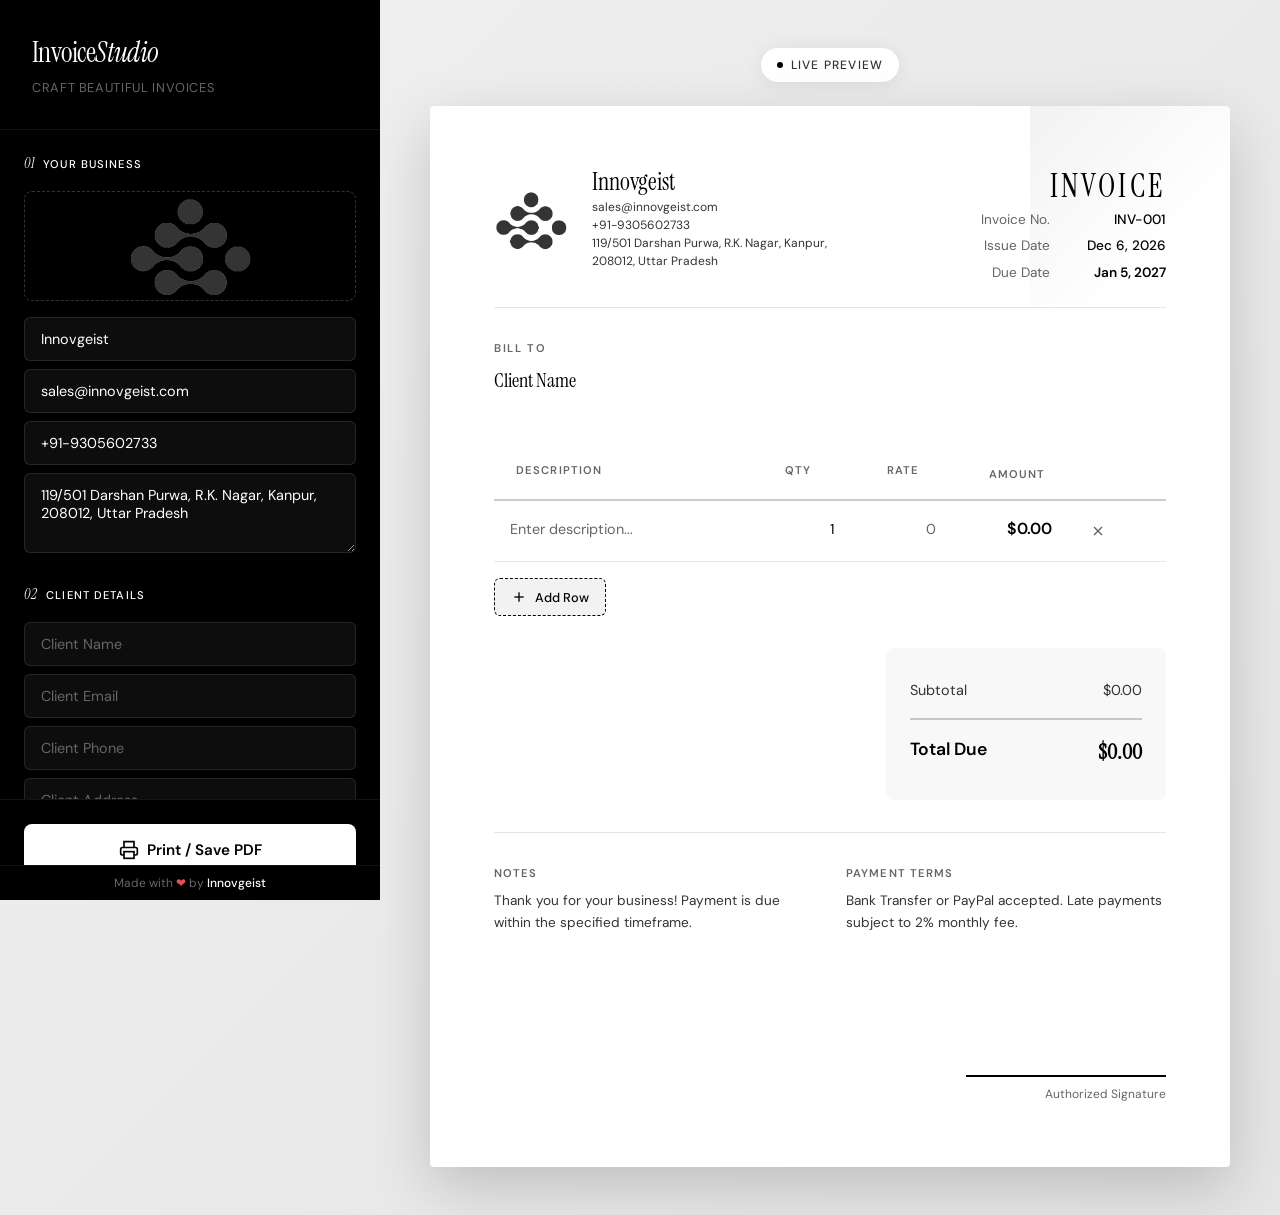
==== commit 0998ef06: "added fixed load" ====
--- a/index.html
+++ b/index.html
@@ -94,6 +94,22 @@
                         <input type="text" id="clientEmail" placeholder="Client Email">
                         <input type="text" id="clientPhone" placeholder="Client Phone">
                         <textarea id="clientAddress" placeholder="Client Address" rows="2"></textarea>
+                    </div>
+
+                    <div class="client-history-controls">
+                        <button class="btn-save-client" id="saveClientBtn">
+                            <svg width="16" height="16" viewBox="0 0 24 24" fill="none" stroke="currentColor" stroke-width="2">
+                                <path d="M19 21H5a2 2 0 0 1-2-2V5a2 2 0 0 1 2-2h11l5 5v11a2 2 0 0 1-2 2z"/>
+                                <polyline points="17 21 17 13 7 13 7 21"/>
+                                <polyline points="7 3 7 8 15 8"/>
+                            </svg>
+                            Save Client
+                        </button>
+                        <div class="client-select-wrapper">
+                            <select id="clientHistory" class="client-select">
+                                <option value="">Load saved client...</option>
+                            </select>
+                        </div>
                     </div>
                 </section>
 
--- a/styles.css
+++ b/styles.css
@@ -253,6 +253,83 @@
     color: #ff6b6b;
 }
 
+/* Client History Controls */
+.client-history-controls {
+    display: flex;
+    gap: var(--space-sm);
+    margin-top: var(--space-md);
+}
+
+.btn-save-client {
+    display: flex;
+    align-items: center;
+    justify-content: center;
+    gap: var(--space-xs);
+    padding: 0.6rem 0.8rem;
+    background: transparent;
+    border: 1px solid rgba(255, 255, 255, 0.2);
+    border-radius: 6px;
+    color: var(--paper);
+    font-size: 0.8rem;
+    font-weight: 500;
+    cursor: pointer;
+    transition: all 0.2s var(--ease-out);
+    white-space: nowrap;
+}
+
+.btn-save-client:hover {
+    background: rgba(255, 255, 255, 0.1);
+    border-color: rgba(255, 255, 255, 0.4);
+}
+
+.btn-save-client.saved {
+    background: rgba(76, 175, 80, 0.2);
+    border-color: #4CAF50;
+    color: #4CAF50;
+}
+
+.btn-save-client svg {
+    flex-shrink: 0;
+}
+
+.client-select-wrapper {
+    flex: 1;
+    min-width: 0;
+}
+
+.client-select {
+    width: 100%;
+    padding: 0.6rem 0.8rem;
+    background: rgba(255, 255, 255, 0.05);
+    border: 1px solid rgba(255, 255, 255, 0.1);
+    border-radius: 6px;
+    color: var(--paper);
+    font-size: 0.8rem;
+    cursor: pointer;
+    appearance: none;
+    background-image: url("data:image/svg+xml,%3Csvg xmlns='http://www.w3.org/2000/svg' width='12' height='12' viewBox='0 0 24 24' fill='none' stroke='%238a8a8a' stroke-width='2'%3E%3Cpolyline points='6,9 12,15 18,9'/%3E%3C/svg%3E");
+    background-repeat: no-repeat;
+    background-position: right 10px center;
+    padding-right: 30px;
+    transition: all 0.2s var(--ease-out);
+}
+
+.client-select:hover {
+    border-color: rgba(255, 255, 255, 0.3);
+}
+
+.client-select:focus {
+    outline: none;
+    border-color: #ffffff;
+    background-color: rgba(255, 255, 255, 0.08);
+}
+
+.client-select option {
+    background: var(--ink);
+    color: var(--paper);
+    padding: 8px;
+}
+
 /* Input Groups */
 .input-group {
     display: flex;
@@ -494,6 +571,13 @@
     height: 200px;
     background: linear-gradient(135deg, var(--accent-subtle) 0%, transparent 70%);
     pointer-events: none;
+    z-index: 0;
+}
+
+@media print {
+    .invoice-decoration {
+        display: none !important;
+    }
 }
 
 /* Invoice Header */
@@ -504,6 +588,8 @@
     padding-bottom: var(--space-lg);
     border-bottom: 1px solid var(--border);
     margin-bottom: var(--space-xl);
+    position: relative;
+    z-index: 1;
 }
 
 .invoice-brand {
@@ -566,6 +652,8 @@
     display: flex;
     flex-direction: column;
     align-items: flex-end;
+    position: relative;
+    z-index: 2;
 }
 
 .invoice-title {
@@ -936,8 +1024,15 @@
    ============================================ */
 
 @media print {
+    @page {
+        size: A4;
+        margin: 10mm;
+    }
+
     body {
         background: white !important;
+        margin: 0;
+        padding: 0;
     }
 
     body * {
@@ -956,10 +1051,64 @@
         width: 100% !important;
         max-width: 100% !important;
         margin: 0 !important;
-        padding: 15mm !important;
+        padding: 10mm !important;
         box-shadow: none !important;
         transform: none !important;
         border-radius: 0 !important;
+        overflow: visible !important;
+    }
+
+    .invoice-header {
+        display: flex !important;
+        justify-content: space-between !important;
+        width: 100% !important;
+        overflow: visible !important;
+    }
+
+    .invoice-meta {
+        flex-shrink: 0 !important;
+        text-align: right !important;
+        visibility: visible !important;
+        z-index: 10 !important;
+    }
+
+    .invoice-title {
+        font-size: 1.5rem !important;
+        visibility: visible !important;
+        color: #000 !important;
+        text-align: right !important;
+        margin-bottom: 8px !important;
+    }
+
+    .meta-details {
+        visibility: visible !important;
+        display: flex !important;
+        flex-direction: column !important;
+        gap: 4px !important;
+        align-items: flex-end !important;
+    }
+
+    .meta-row {
+        visibility: visible !important;
+        display: flex !important;
+        justify-content: flex-end !important;
+        gap: 10px !important;
+        text-align: right !important;
+    }
+
+    .meta-label,
+    .meta-value {
+        visibility: visible !important;
+    }
+
+    .meta-value {
+        min-width: 80px !important;
+        text-align: right !important;
+    }
+
+    .invoice-decoration {
+        display: none !important;
+        visibility: hidden !important;
     }
 
     .no-print {
@@ -985,7 +1134,8 @@
 
     .sidebar,
     .preview-header,
-    .preview-badge {
+    .preview-badge,
+    .app-footer {
         display: none !important;
     }
 
